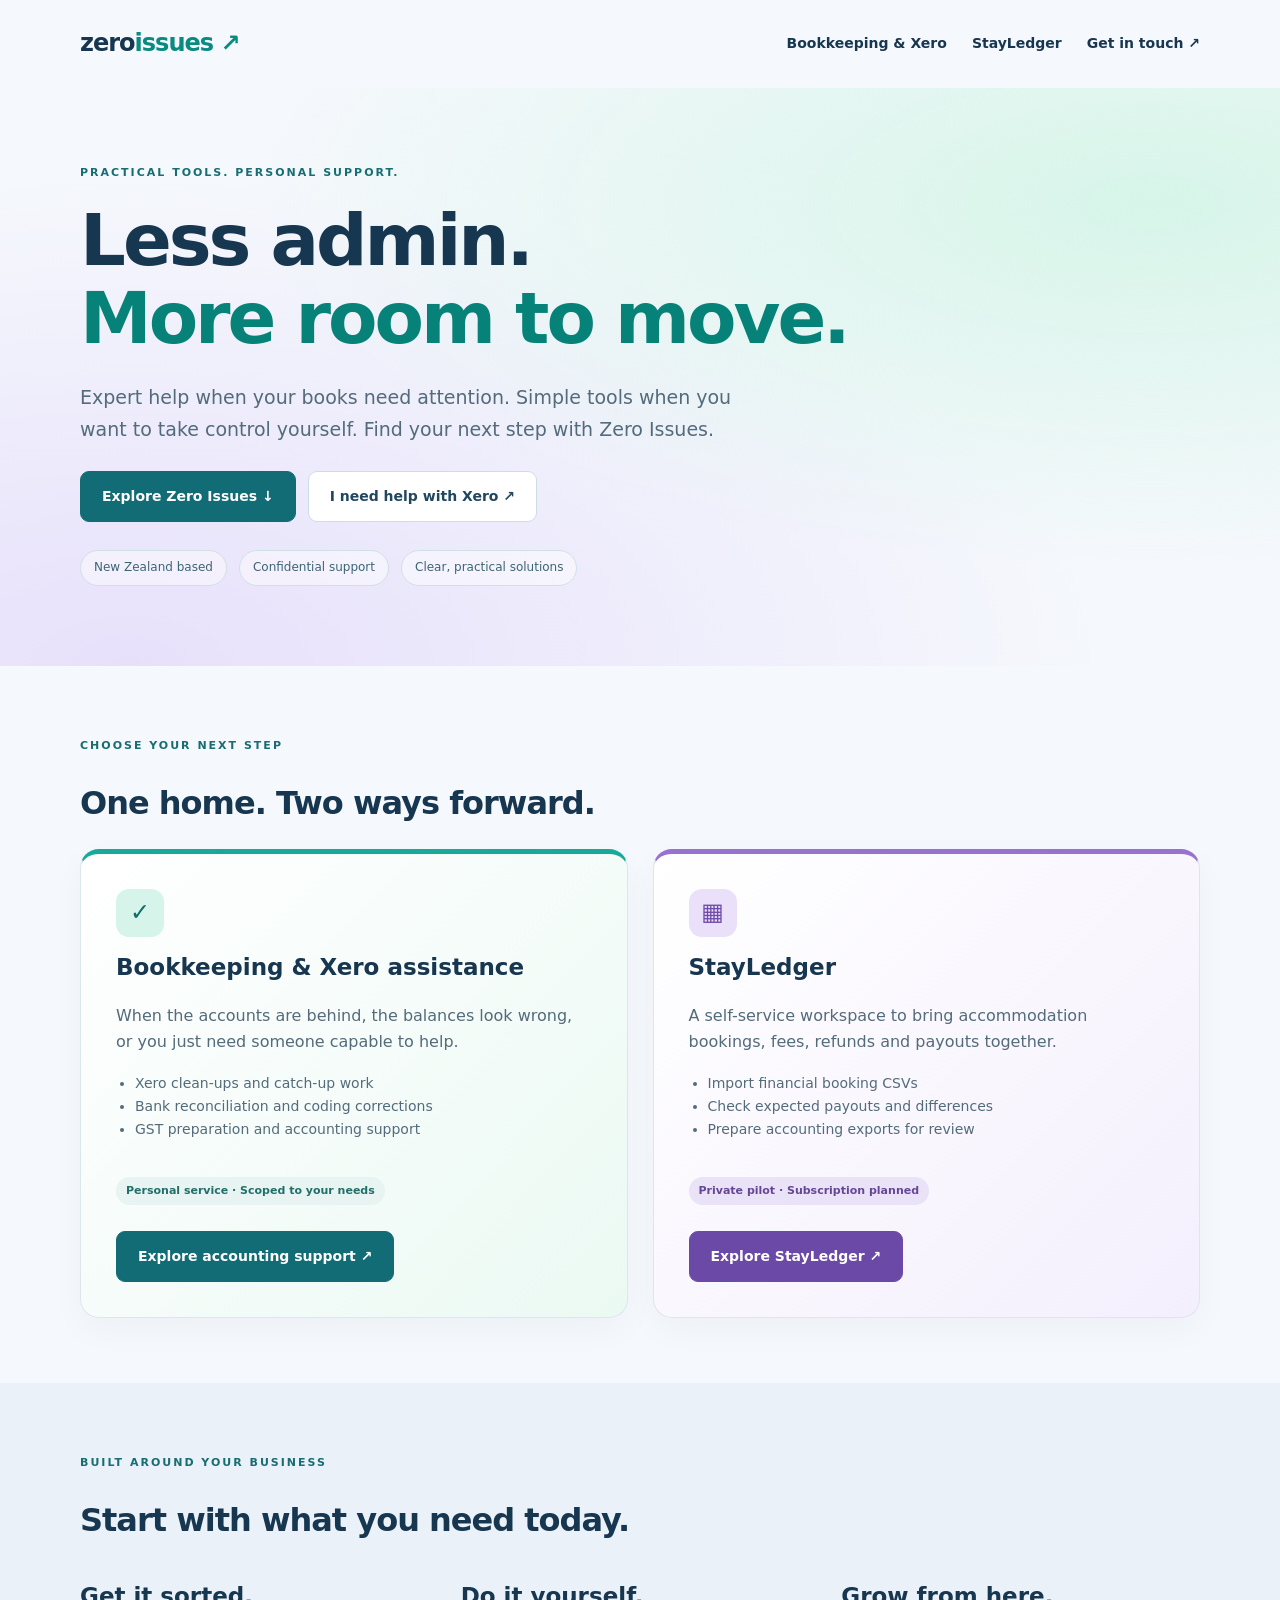
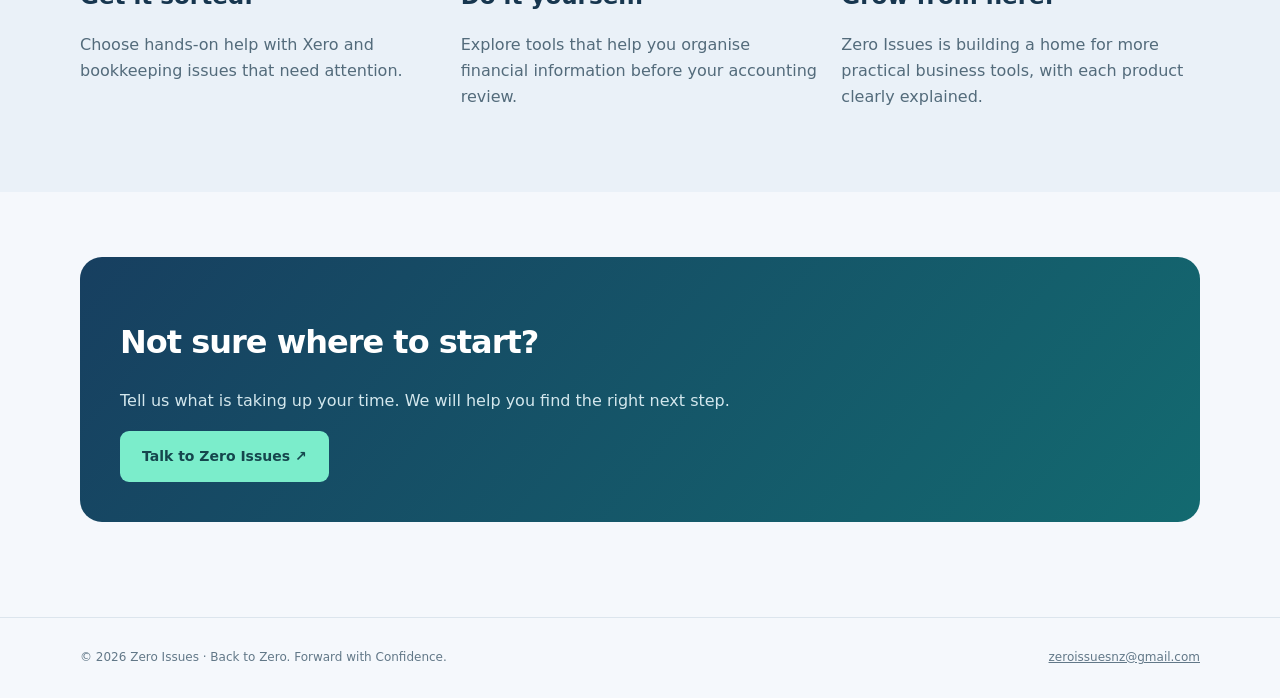
==== website/index.html @ f6e02c4e "Add files via upload" ====
<!doctype html><html lang="en-NZ"><head><meta charset="utf-8"><meta name="viewport" content="width=device-width,initial-scale=1"><meta name="description" content="Bookkeeping and Xero assistance, plus practical self-service tools for accommodation businesses."><meta name="theme-color" content="#126c75"><title>Practical tools. Capable support. | Zero Issues</title><link rel="stylesheet" href="assets/style.css"></head><body><a class="skip" href="#main">Skip to content</a><div class="wrap"><nav aria-label="Main navigation"><a class="brand" href="index.html">zero<span>issues</span><span aria-hidden="true"> ↗</span></a><div class="navlinks"><a href="bookkeeping/index.html">Bookkeeping & Xero</a><a href="stayledger/index.html">StayLedger</a><a data-email href="mailto:zeroissuesnz@gmail.com">Get in touch ↗</a></div></nav></div><main id="main"><header class="hero"><div class="wrap"><span class="eyebrow">Practical tools. Personal support.</span><h1>Less admin.<br><em>More room to move.</em></h1><p class="lead">Expert help when your books need attention. Simple tools when you want to take control yourself. Find your next step with Zero Issues.</p><div class="actions"><a class="btn" href="#branches">Explore Zero Issues ↓</a><a class="btn alt" href="bookkeeping/index.html">I need help with Xero ↗</a></div><div class="stats"><span>New Zealand based</span><span>Confidential support</span><span>Clear, practical solutions</span></div></div></header><section class="section wrap" id="branches"><span class="eyebrow">Choose your next step</span><h2>One home. Two ways forward.</h2><div class="grid"><article class="card branch green"><div class="icon" aria-hidden="true">✓</div><h3>Bookkeeping & Xero assistance</h3><p>When the accounts are behind, the balances look wrong, or you just need someone capable to help.</p><ul><li>Xero clean-ups and catch-up work</li><li>Bank reconciliation and coding corrections</li><li>GST preparation and accounting support</li></ul><span class="chip">Personal service · Scoped to your needs</span><div class="actions"><a class="btn" href="bookkeeping/index.html">Explore accounting support ↗</a></div></article><article class="card branch purple"><div class="icon" aria-hidden="true">▦</div><h3>StayLedger</h3><p>A self-service workspace to bring accommodation bookings, fees, refunds and payouts together.</p><ul><li>Import financial booking CSVs</li><li>Check expected payouts and differences</li><li>Prepare accounting exports for review</li></ul><span class="chip">Private pilot · Subscription planned</span><div class="actions"><a class="btn violet" href="stayledger/index.html">Explore StayLedger ↗</a></div></article></div></section><section class="section soft"><div class="wrap"><span class="eyebrow">Built around your business</span><h2>Start with what you need today.</h2><div class="three"><div><h3>Get it sorted.</h3><p>Choose hands-on help with Xero and bookkeeping issues that need attention.</p></div><div><h3>Do it yourself.</h3><p>Explore tools that help you organise financial information before your accounting review.</p></div><div><h3>Grow from here.</h3><p>Zero Issues is building a home for more practical business tools, with each product clearly explained.</p></div></div></div></section><section class="section wrap"><div class="dark"><h2>Not sure where to start?</h2><p>Tell us what is taking up your time. We will help you find the right next step.</p><a class="btn" data-email href="mailto:zeroissuesnz@gmail.com">Talk to Zero Issues ↗</a></div></section></main><footer><div class="wrap foot"><span>© 2026 Zero Issues · Back to Zero. Forward with Confidence.</span><span><a data-email data-email-text href="mailto:zeroissuesnz@gmail.com">zeroissuesnz@gmail.com</a></span></div></footer><script src="assets/config.js"></script><script src="assets/site.js"></script></body></html>
---- website/assets/style.css ----
*{box-sizing:border-box}html{scroll-behavior:smooth}body{margin:0;background:#f5f8fc;color:#17364f;font:16px/1.65 system-ui,-apple-system,sans-serif}a{color:inherit}button,input,select{font:inherit}a:focus-visible,button:focus-visible,select:focus-visible{outline:3px solid #895bd0;outline-offset:4px}.wrap{width:min(1120px,90%);margin:auto}nav{display:flex;align-items:center;justify-content:space-between;padding:24px 0;gap:25px;flex-wrap:wrap}.brand{text-decoration:none;font-weight:850;letter-spacing:-1px;font-size:24px}.brand span{color:#0a8b81}.navlinks{display:flex;gap:25px;align-items:center;flex-wrap:wrap}.navlinks a{text-decoration:none;font-size:14px;font-weight:600}.hero{padding:70px 0 80px;background:radial-gradient(ellipse at 90% 20%,#d7f5e9,transparent 55%),radial-gradient(ellipse at 10% 100%,#e7e0fb,transparent 60%)}.eyebrow{text-transform:uppercase;letter-spacing:2px;font-size:11px;font-weight:800;color:#176d72}h1{font-size:clamp(40px,6vw,72px);line-height:1.08;letter-spacing:-3px;margin:18px 0 25px;max-width:900px}h1 em{font-style:normal;color:#078278}h2{font-size:32px;line-height:1.2;letter-spacing:-1px}h3{font-size:23px;margin:12px 0}p{color:#536b7b;max-width:720px}.lead{font-size:19px;max-width:680px}.actions{display:flex;gap:12px;flex-wrap:wrap;margin-top:26px}.btn{display:inline-flex;align-items:center;gap:20px;background:#126c75;color:white;text-decoration:none;border-radius:9px;padding:13px 21px;border:1px solid #126c75;font-size:14px;font-weight:700;cursor:pointer}.btn.alt{background:#fff;color:#21465f;border-color:#cddde7}.btn.violet{background:#6b49a6;border-color:#6b49a6}.section{padding:65px 0}.grid{display:grid;grid-template-columns:1fr 1fr;gap:25px}.three{display:grid;grid-template-columns:repeat(3,1fr);gap:22px}.card{background:#fff;border:1px solid #dbe6ed;border-radius:19px;padding:35px;box-shadow:0 12px 35px #1c416709}.branch{position:relative;overflow:hidden;border-top:5px solid #18aa99}.branch.purple{border-top-color:#9872d1;background:linear-gradient(135deg,white,#f4effd)}.branch.green{background:linear-gradient(135deg,white,#ebf9f3)}.icon{display:grid;place-items:center;width:48px;height:48px;border-radius:13px;background:#d6f4e9;color:#116e67;font-size:24px}.purple .icon{background:#eae0fa;color:#704caa}.chip{display:inline-block;padding:5px 10px;background:#e7f4f1;border-radius:20px;color:#226e69;font-size:11px;font-weight:750}.purple .chip{background:#eae2f7;color:#664796}.branch ul{padding-left:19px;color:#536b7b;font-size:14px;min-height:90px}.note{padding:18px 22px;background:#e9f2fa;border-left:3px solid #4f98cd;border-radius:7px;font-size:14px;color:#355d77;margin-top:25px}.dark{background:linear-gradient(130deg,#173f60,#136a70);color:white;border-radius:22px;padding:40px}.dark p{color:#d3e7ed}.dark .btn{background:#7bedcb;color:#15464d;border-color:transparent}.soft{background:#eaf1f8}.small{font-size:13px}.price{font-size:48px;font-weight:800;line-height:1.25;letter-spacing:-2px;margin:15px 0}.price small{font-size:14px;font-weight:500;letter-spacing:0}.stats{display:flex;flex-wrap:wrap;gap:12px;margin-top:28px}.stats span{padding:7px 13px;border:1px solid #cfe1e4;background:#ffffff70;border-radius:30px;font-size:12px;color:#3d6475}footer{border-top:1px solid #dce5ed;margin-top:30px;padding:30px 0;color:#627888;font-size:12px}.foot{display:flex;justify-content:space-between;gap:20px;flex-wrap:wrap}details{background:#fff;border:1px solid #dce6ef;border-radius:10px;padding:17px 22px;margin:12px 0}summary{cursor:pointer;font-weight:650}label{display:block;font-size:13px;color:#536b7b}select{display:block;padding:10px;border:1px solid #cbdce7;border-radius:7px;background:white;color:#17364f;margin:7px 0 18px}.breadcrumb{font-size:12px;margin-bottom:20px;color:#587283}.skip{position:absolute;left:-9999px}.skip:focus{left:15px;top:15px;background:white;z-index:5;padding:12px}@media(max-width:750px){.grid,.three{grid-template-columns:1fr}.hero{padding:35px 0 50px}h1{letter-spacing:-1.8px}.card{padding:25px}.navlinks{gap:15px}.section{padding:40px 0}.branch ul{min-height:0}}
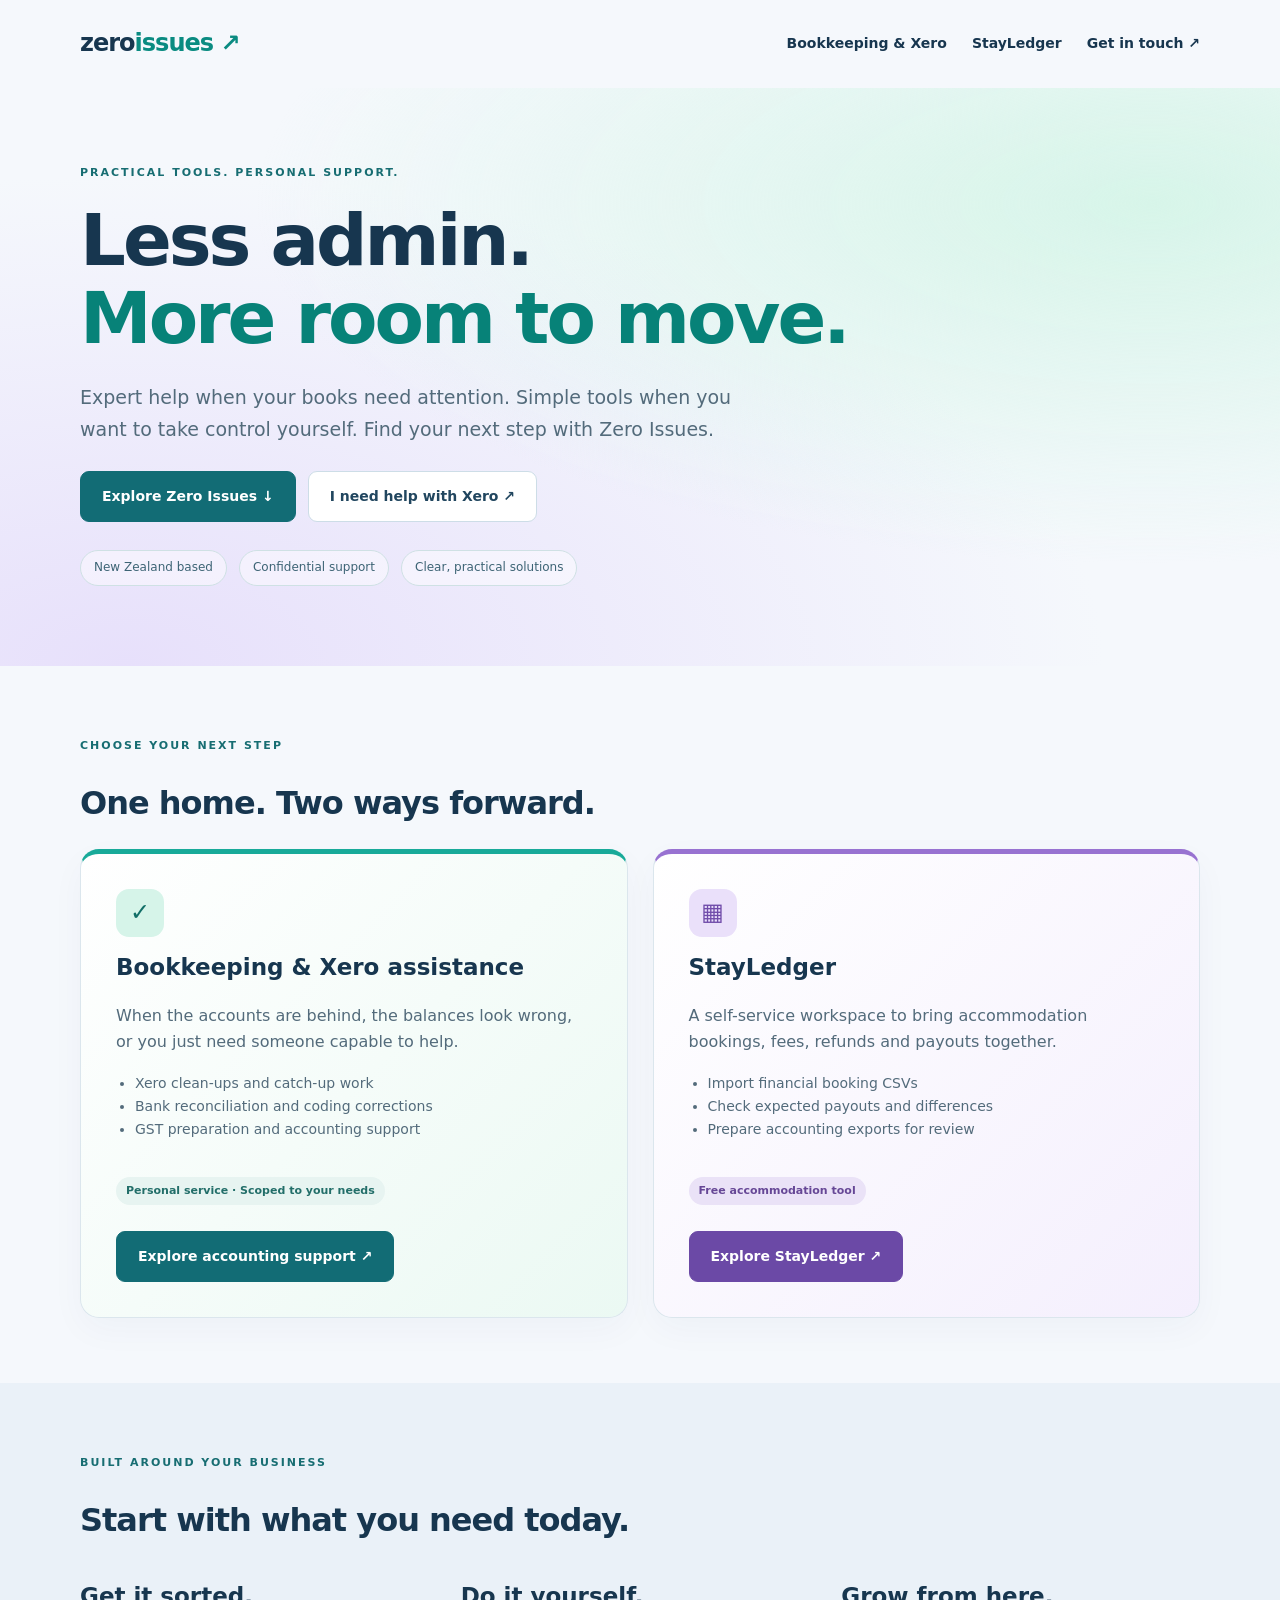
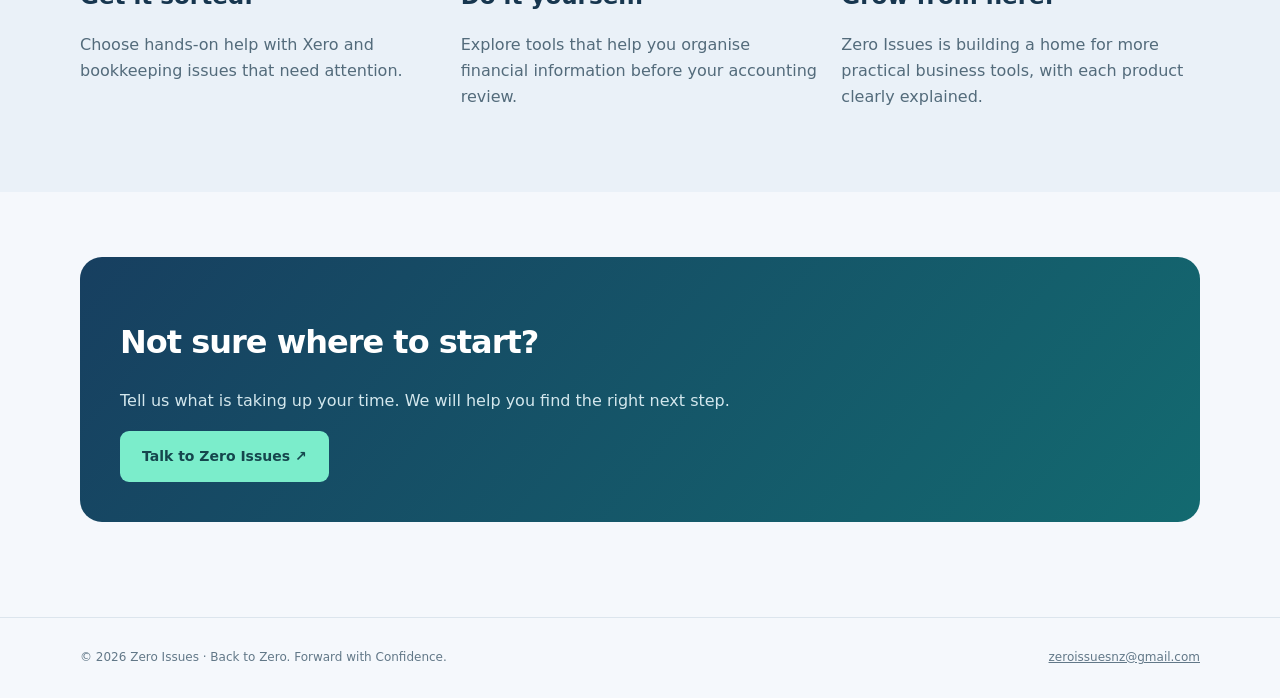
==== commit 1fd4e76e: "Add files via upload" ====
--- a/website/index.html
+++ b/website/index.html
@@ -1 +1 @@
-<!doctype html><html lang="en-NZ"><head><meta charset="utf-8"><meta name="viewport" content="width=device-width,initial-scale=1"><meta name="description" content="Bookkeeping and Xero assistance, plus practical self-service tools for accommodation businesses."><meta name="theme-color" content="#126c75"><title>Practical tools. Capable support. | Zero Issues</title><link rel="stylesheet" href="assets/style.css"></head><body><a class="skip" href="#main">Skip to content</a><div class="wrap"><nav aria-label="Main navigation"><a class="brand" href="index.html">zero<span>issues</span><span aria-hidden="true"> ↗</span></a><div class="navlinks"><a href="bookkeeping/index.html">Bookkeeping & Xero</a><a href="stayledger/index.html">StayLedger</a><a data-email href="mailto:zeroissuesnz@gmail.com">Get in touch ↗</a></div></nav></div><main id="main"><header class="hero"><div class="wrap"><span class="eyebrow">Practical tools. Personal support.</span><h1>Less admin.<br><em>More room to move.</em></h1><p class="lead">Expert help when your books need attention. Simple tools when you want to take control yourself. Find your next step with Zero Issues.</p><div class="actions"><a class="btn" href="#branches">Explore Zero Issues ↓</a><a class="btn alt" href="bookkeeping/index.html">I need help with Xero ↗</a></div><div class="stats"><span>New Zealand based</span><span>Confidential support</span><span>Clear, practical solutions</span></div></div></header><section class="section wrap" id="branches"><span class="eyebrow">Choose your next step</span><h2>One home. Two ways forward.</h2><div class="grid"><article class="card branch green"><div class="icon" aria-hidden="true">✓</div><h3>Bookkeeping & Xero assistance</h3><p>When the accounts are behind, the balances look wrong, or you just need someone capable to help.</p><ul><li>Xero clean-ups and catch-up work</li><li>Bank reconciliation and coding corrections</li><li>GST preparation and accounting support</li></ul><span class="chip">Personal service · Scoped to your needs</span><div class="actions"><a class="btn" href="bookkeeping/index.html">Explore accounting support ↗</a></div></article><article class="card branch purple"><div class="icon" aria-hidden="true">▦</div><h3>StayLedger</h3><p>A self-service workspace to bring accommodation bookings, fees, refunds and payouts together.</p><ul><li>Import financial booking CSVs</li><li>Check expected payouts and differences</li><li>Prepare accounting exports for review</li></ul><span class="chip">Private pilot · Subscription planned</span><div class="actions"><a class="btn violet" href="stayledger/index.html">Explore StayLedger ↗</a></div></article></div></section><section class="section soft"><div class="wrap"><span class="eyebrow">Built around your business</span><h2>Start with what you need today.</h2><div class="three"><div><h3>Get it sorted.</h3><p>Choose hands-on help with Xero and bookkeeping issues that need attention.</p></div><div><h3>Do it yourself.</h3><p>Explore tools that help you organise financial information before your accounting review.</p></div><div><h3>Grow from here.</h3><p>Zero Issues is building a home for more practical business tools, with each product clearly explained.</p></div></div></div></section><section class="section wrap"><div class="dark"><h2>Not sure where to start?</h2><p>Tell us what is taking up your time. We will help you find the right next step.</p><a class="btn" data-email href="mailto:zeroissuesnz@gmail.com">Talk to Zero Issues ↗</a></div></section></main><footer><div class="wrap foot"><span>© 2026 Zero Issues · Back to Zero. Forward with Confidence.</span><span><a data-email data-email-text href="mailto:zeroissuesnz@gmail.com">zeroissuesnz@gmail.com</a></span></div></footer><script src="assets/config.js"></script><script src="assets/site.js"></script></body></html>+<!doctype html><html lang="en-NZ"><head><meta charset="utf-8"><meta name="viewport" content="width=device-width,initial-scale=1"><meta name="description" content="Bookkeeping and Xero assistance, plus practical self-service tools for accommodation businesses."><meta name="theme-color" content="#126c75"><title>Practical tools. Capable support. | Zero Issues</title><link rel="stylesheet" href="assets/style.css"></head><body><a class="skip" href="#main">Skip to content</a><div class="wrap"><nav aria-label="Main navigation"><a class="brand" href="index.html">zero<span>issues</span><span aria-hidden="true"> ↗</span></a><div class="navlinks"><a href="bookkeeping/index.html">Bookkeeping & Xero</a><a href="stayledger/index.html">StayLedger</a><a data-email href="mailto:zeroissuesnz@gmail.com">Get in touch ↗</a></div></nav></div><main id="main"><header class="hero"><div class="wrap"><span class="eyebrow">Practical tools. Personal support.</span><h1>Less admin.<br><em>More room to move.</em></h1><p class="lead">Expert help when your books need attention. Simple tools when you want to take control yourself. Find your next step with Zero Issues.</p><div class="actions"><a class="btn" href="#branches">Explore Zero Issues ↓</a><a class="btn alt" href="bookkeeping/index.html">I need help with Xero ↗</a></div><div class="stats"><span>New Zealand based</span><span>Confidential support</span><span>Clear, practical solutions</span></div></div></header><section class="section wrap" id="branches"><span class="eyebrow">Choose your next step</span><h2>One home. Two ways forward.</h2><div class="grid"><article class="card branch green"><div class="icon" aria-hidden="true">✓</div><h3>Bookkeeping & Xero assistance</h3><p>When the accounts are behind, the balances look wrong, or you just need someone capable to help.</p><ul><li>Xero clean-ups and catch-up work</li><li>Bank reconciliation and coding corrections</li><li>GST preparation and accounting support</li></ul><span class="chip">Personal service · Scoped to your needs</span><div class="actions"><a class="btn" href="bookkeeping/index.html">Explore accounting support ↗</a></div></article><article class="card branch purple"><div class="icon" aria-hidden="true">▦</div><h3>StayLedger</h3><p>A self-service workspace to bring accommodation bookings, fees, refunds and payouts together.</p><ul><li>Import financial booking CSVs</li><li>Check expected payouts and differences</li><li>Prepare accounting exports for review</li></ul><span class="chip">Free accommodation tool</span><div class="actions"><a class="btn violet" href="stayledger/index.html">Explore StayLedger ↗</a></div></article></div></section><section class="section soft"><div class="wrap"><span class="eyebrow">Built around your business</span><h2>Start with what you need today.</h2><div class="three"><div><h3>Get it sorted.</h3><p>Choose hands-on help with Xero and bookkeeping issues that need attention.</p></div><div><h3>Do it yourself.</h3><p>Explore tools that help you organise financial information before your accounting review.</p></div><div><h3>Grow from here.</h3><p>Zero Issues is building a home for more practical business tools, with each product clearly explained.</p></div></div></div></section><section class="section wrap"><div class="dark"><h2>Not sure where to start?</h2><p>Tell us what is taking up your time. We will help you find the right next step.</p><a class="btn" data-email href="mailto:zeroissuesnz@gmail.com">Talk to Zero Issues ↗</a></div></section></main><footer><div class="wrap foot"><span>© 2026 Zero Issues · Back to Zero. Forward with Confidence.</span><span><a data-email data-email-text href="mailto:zeroissuesnz@gmail.com">zeroissuesnz@gmail.com</a></span></div></footer><script src="assets/config.js"></script><script src="assets/site.js"></script></body></html>
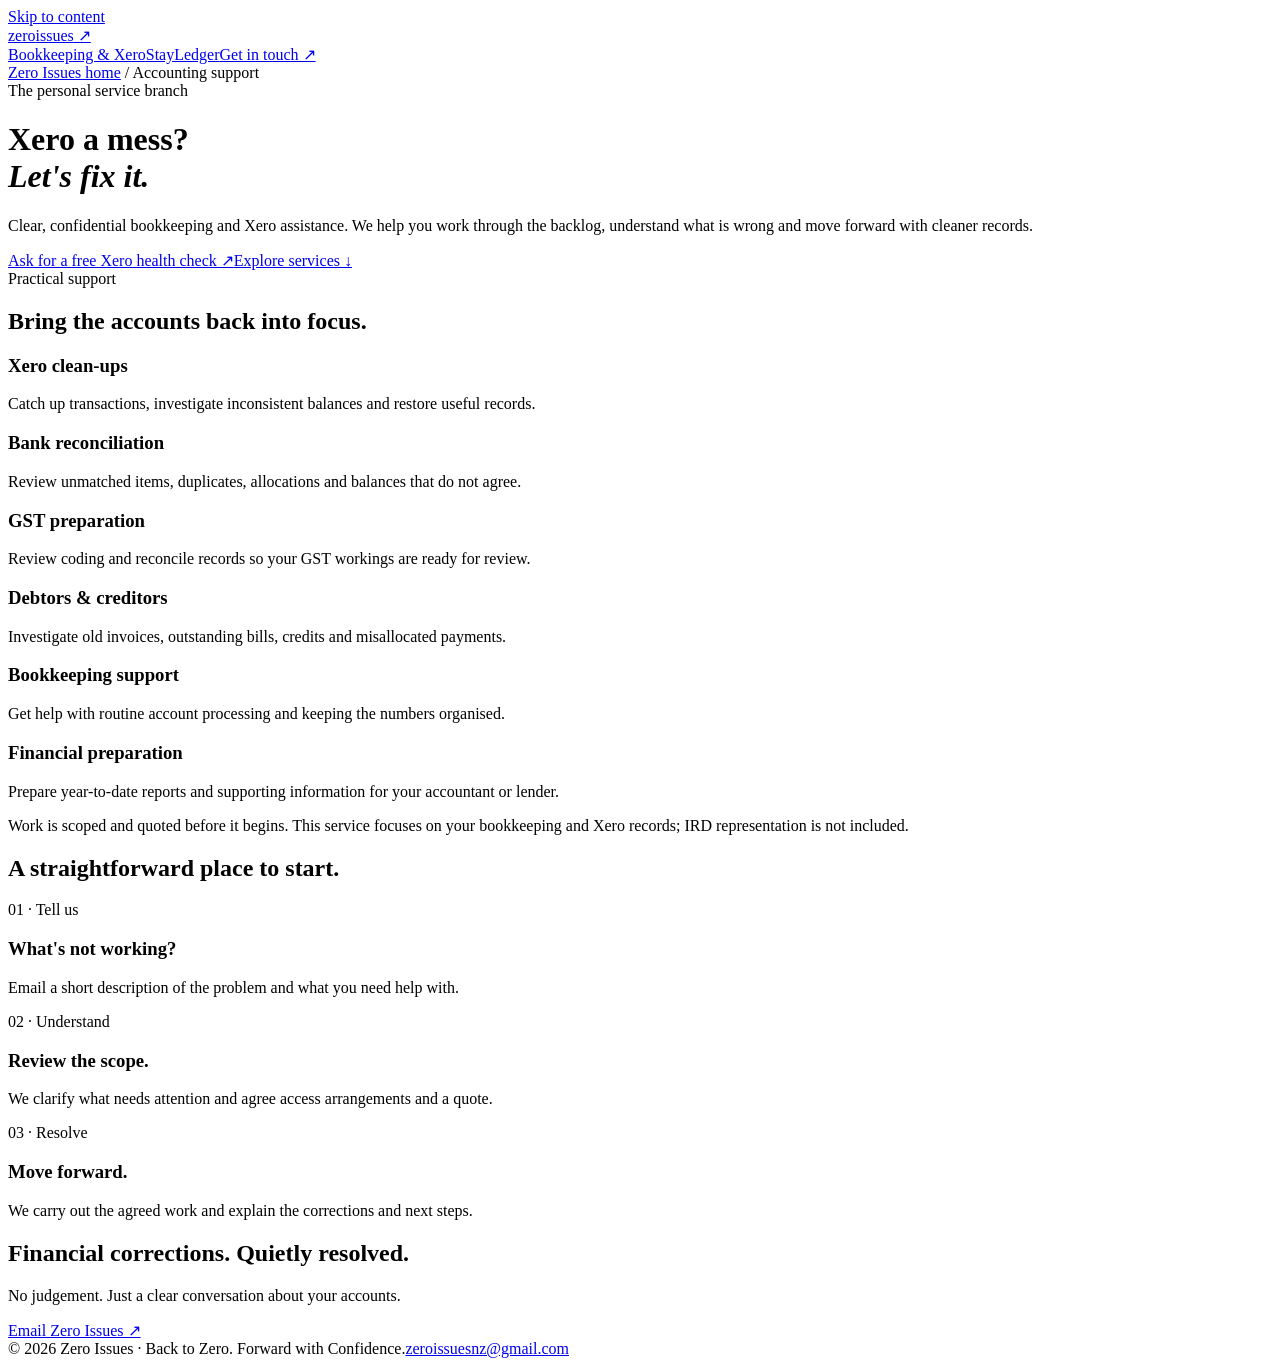
==== commit 12c8ee8c: "Add files via upload" ====
--- a/website/index.html
+++ b/website/index.html
@@ -1 +1 @@
-<!doctype html><html lang="en-NZ"><head><meta charset="utf-8"><meta name="viewport" content="width=device-width,initial-scale=1"><meta name="description" content="Bookkeeping and Xero assistance, plus practical self-service tools for accommodation businesses."><meta name="theme-color" content="#126c75"><title>Practical tools. Capable support. | Zero Issues</title><link rel="stylesheet" href="assets/style.css"></head><body><a class="skip" href="#main">Skip to content</a><div class="wrap"><nav aria-label="Main navigation"><a class="brand" href="index.html">zero<span>issues</span><span aria-hidden="true"> ↗</span></a><div class="navlinks"><a href="bookkeeping/index.html">Bookkeeping & Xero</a><a href="stayledger/index.html">StayLedger</a><a data-email href="mailto:zeroissuesnz@gmail.com">Get in touch ↗</a></div></nav></div><main id="main"><header class="hero"><div class="wrap"><span class="eyebrow">Practical tools. Personal support.</span><h1>Less admin.<br><em>More room to move.</em></h1><p class="lead">Expert help when your books need attention. Simple tools when you want to take control yourself. Find your next step with Zero Issues.</p><div class="actions"><a class="btn" href="#branches">Explore Zero Issues ↓</a><a class="btn alt" href="bookkeeping/index.html">I need help with Xero ↗</a></div><div class="stats"><span>New Zealand based</span><span>Confidential support</span><span>Clear, practical solutions</span></div></div></header><section class="section wrap" id="branches"><span class="eyebrow">Choose your next step</span><h2>One home. Two ways forward.</h2><div class="grid"><article class="card branch green"><div class="icon" aria-hidden="true">✓</div><h3>Bookkeeping & Xero assistance</h3><p>When the accounts are behind, the balances look wrong, or you just need someone capable to help.</p><ul><li>Xero clean-ups and catch-up work</li><li>Bank reconciliation and coding corrections</li><li>GST preparation and accounting support</li></ul><span class="chip">Personal service · Scoped to your needs</span><div class="actions"><a class="btn" href="bookkeeping/index.html">Explore accounting support ↗</a></div></article><article class="card branch purple"><div class="icon" aria-hidden="true">▦</div><h3>StayLedger</h3><p>A self-service workspace to bring accommodation bookings, fees, refunds and payouts together.</p><ul><li>Import financial booking CSVs</li><li>Check expected payouts and differences</li><li>Prepare accounting exports for review</li></ul><span class="chip">Free accommodation tool</span><div class="actions"><a class="btn violet" href="stayledger/index.html">Explore StayLedger ↗</a></div></article></div></section><section class="section soft"><div class="wrap"><span class="eyebrow">Built around your business</span><h2>Start with what you need today.</h2><div class="three"><div><h3>Get it sorted.</h3><p>Choose hands-on help with Xero and bookkeeping issues that need attention.</p></div><div><h3>Do it yourself.</h3><p>Explore tools that help you organise financial information before your accounting review.</p></div><div><h3>Grow from here.</h3><p>Zero Issues is building a home for more practical business tools, with each product clearly explained.</p></div></div></div></section><section class="section wrap"><div class="dark"><h2>Not sure where to start?</h2><p>Tell us what is taking up your time. We will help you find the right next step.</p><a class="btn" data-email href="mailto:zeroissuesnz@gmail.com">Talk to Zero Issues ↗</a></div></section></main><footer><div class="wrap foot"><span>© 2026 Zero Issues · Back to Zero. Forward with Confidence.</span><span><a data-email data-email-text href="mailto:zeroissuesnz@gmail.com">zeroissuesnz@gmail.com</a></span></div></footer><script src="assets/config.js"></script><script src="assets/site.js"></script></body></html>
+<!doctype html><html lang="en-NZ"><head><meta charset="utf-8"><meta name="viewport" content="width=device-width,initial-scale=1"><meta name="description" content="Confidential Xero clean-ups, reconciliation and bookkeeping assistance from Zero Issues."><meta name="theme-color" content="#126c75"><title>Bookkeeping & Xero assistance | Zero Issues</title><link rel="stylesheet" href="../assets/style.css"></head><body><a class="skip" href="#main">Skip to content</a><div class="wrap"><nav aria-label="Main navigation"><a class="brand" href="../index.html">zero<span>issues</span><span aria-hidden="true"> ↗</span></a><div class="navlinks"><a href="../bookkeeping/index.html">Bookkeeping & Xero</a><a href="../stayledger/index.html">StayLedger</a><a data-email href="mailto:zeroissuesnz@gmail.com">Get in touch ↗</a></div></nav></div><main id="main"><header class="hero"><div class="wrap"><div class="breadcrumb"><a href="../index.html">Zero Issues home</a> / Accounting support</div><span class="eyebrow">The personal service branch</span><h1>Xero a mess?<br><em>Let's fix it.</em></h1><p class="lead">Clear, confidential bookkeeping and Xero assistance. We help you work through the backlog, understand what is wrong and move forward with cleaner records.</p><div class="actions"><a class="btn" data-email data-subject="Xero health check enquiry" href="mailto:zeroissuesnz@gmail.com?subject=Xero%20health%20check%20enquiry">Ask for a free Xero health check ↗</a><a class="btn alt" href="#services">Explore services ↓</a></div></div></header><section class="section wrap" id="services"><span class="eyebrow">Practical support</span><h2>Bring the accounts back into focus.</h2><div class="three"><article class="card"><h3>Xero clean-ups</h3><p>Catch up transactions, investigate inconsistent balances and restore useful records.</p></article><article class="card"><h3>Bank reconciliation</h3><p>Review unmatched items, duplicates, allocations and balances that do not agree.</p></article><article class="card"><h3>GST preparation</h3><p>Review coding and reconcile records so your GST workings are ready for review.</p></article><article class="card"><h3>Debtors & creditors</h3><p>Investigate old invoices, outstanding bills, credits and misallocated payments.</p></article><article class="card"><h3>Bookkeeping support</h3><p>Get help with routine account processing and keeping the numbers organised.</p></article><article class="card"><h3>Financial preparation</h3><p>Prepare year-to-date reports and supporting information for your accountant or lender.</p></article></div><p class="small">Work is scoped and quoted before it begins. This service focuses on your bookkeeping and Xero records; IRD representation is not included.</p></section><section class="section soft"><div class="wrap"><h2>A straightforward place to start.</h2><div class="three"><div><span class="chip">01 · Tell us</span><h3>What's not working?</h3><p>Email a short description of the problem and what you need help with.</p></div><div><span class="chip">02 · Understand</span><h3>Review the scope.</h3><p>We clarify what needs attention and agree access arrangements and a quote.</p></div><div><span class="chip">03 · Resolve</span><h3>Move forward.</h3><p>We carry out the agreed work and explain the corrections and next steps.</p></div></div></div></section><section class="section wrap" id="contact"><div class="dark"><h2>Financial corrections. Quietly resolved.</h2><p>No judgement. Just a clear conversation about your accounts.</p><a class="btn" data-email data-subject="Bookkeeping and Xero support enquiry" href="mailto:zeroissuesnz@gmail.com">Email Zero Issues ↗</a></div></section></main><footer><div class="wrap foot"><span>© 2026 Zero Issues · Back to Zero. Forward with Confidence.</span><span><a data-email data-email-text href="mailto:zeroissuesnz@gmail.com">zeroissuesnz@gmail.com</a></span></div></footer><script src="../assets/config.js"></script><script src="../assets/site.js"></script></body></html>
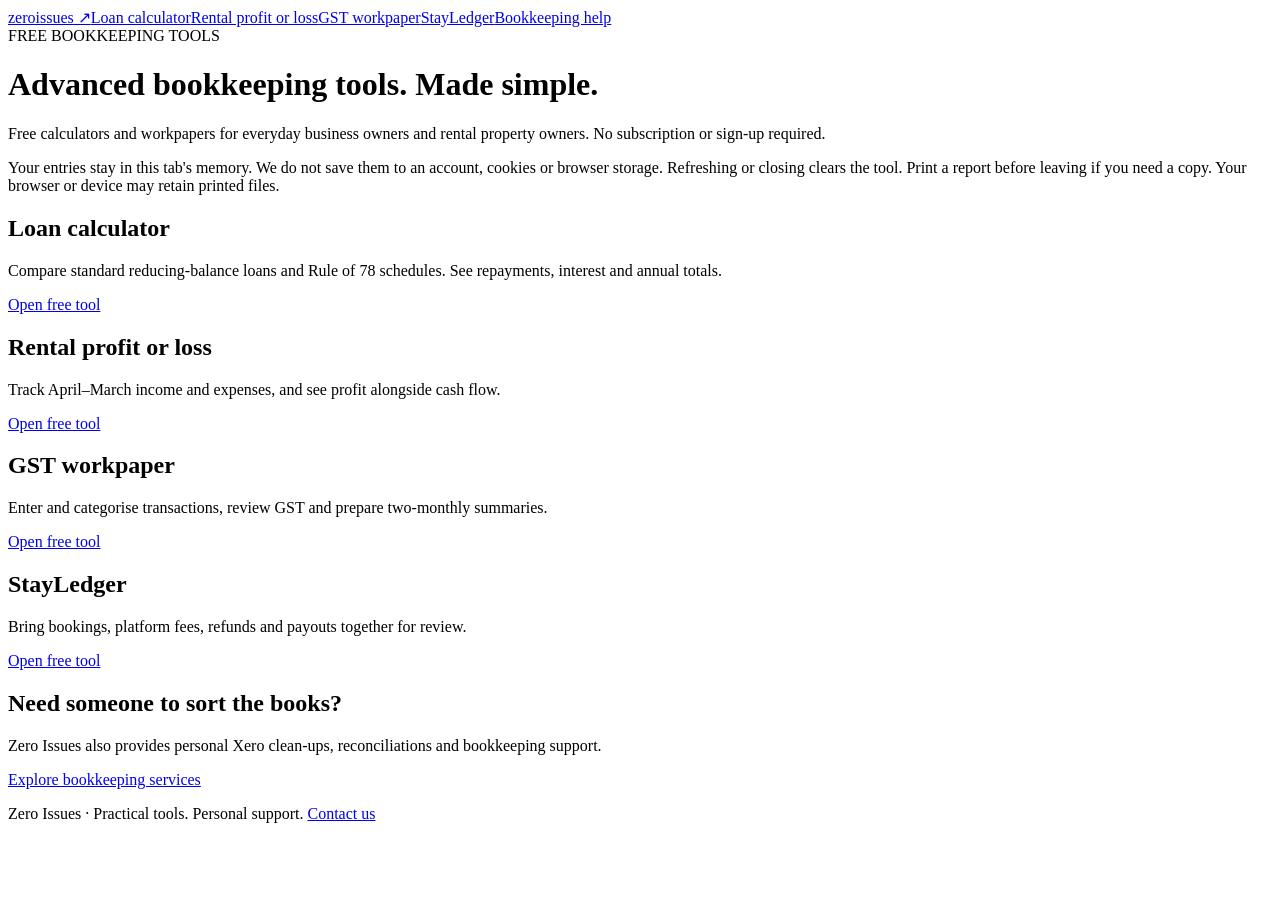
==== commit 7a42adbb: "Update index.html" ====
--- a/website/index.html
+++ b/website/index.html
@@ -1 +1 @@
-<!doctype html><html lang="en-NZ"><head><meta charset="utf-8"><meta name="viewport" content="width=device-width,initial-scale=1"><meta name="description" content="Confidential Xero clean-ups, reconciliation and bookkeeping assistance from Zero Issues."><meta name="theme-color" content="#126c75"><title>Bookkeeping & Xero assistance | Zero Issues</title><link rel="stylesheet" href="../assets/style.css"></head><body><a class="skip" href="#main">Skip to content</a><div class="wrap"><nav aria-label="Main navigation"><a class="brand" href="../index.html">zero<span>issues</span><span aria-hidden="true"> ↗</span></a><div class="navlinks"><a href="../bookkeeping/index.html">Bookkeeping & Xero</a><a href="../stayledger/index.html">StayLedger</a><a data-email href="mailto:zeroissuesnz@gmail.com">Get in touch ↗</a></div></nav></div><main id="main"><header class="hero"><div class="wrap"><div class="breadcrumb"><a href="../index.html">Zero Issues home</a> / Accounting support</div><span class="eyebrow">The personal service branch</span><h1>Xero a mess?<br><em>Let's fix it.</em></h1><p class="lead">Clear, confidential bookkeeping and Xero assistance. We help you work through the backlog, understand what is wrong and move forward with cleaner records.</p><div class="actions"><a class="btn" data-email data-subject="Xero health check enquiry" href="mailto:zeroissuesnz@gmail.com?subject=Xero%20health%20check%20enquiry">Ask for a free Xero health check ↗</a><a class="btn alt" href="#services">Explore services ↓</a></div></div></header><section class="section wrap" id="services"><span class="eyebrow">Practical support</span><h2>Bring the accounts back into focus.</h2><div class="three"><article class="card"><h3>Xero clean-ups</h3><p>Catch up transactions, investigate inconsistent balances and restore useful records.</p></article><article class="card"><h3>Bank reconciliation</h3><p>Review unmatched items, duplicates, allocations and balances that do not agree.</p></article><article class="card"><h3>GST preparation</h3><p>Review coding and reconcile records so your GST workings are ready for review.</p></article><article class="card"><h3>Debtors & creditors</h3><p>Investigate old invoices, outstanding bills, credits and misallocated payments.</p></article><article class="card"><h3>Bookkeeping support</h3><p>Get help with routine account processing and keeping the numbers organised.</p></article><article class="card"><h3>Financial preparation</h3><p>Prepare year-to-date reports and supporting information for your accountant or lender.</p></article></div><p class="small">Work is scoped and quoted before it begins. This service focuses on your bookkeeping and Xero records; IRD representation is not included.</p></section><section class="section soft"><div class="wrap"><h2>A straightforward place to start.</h2><div class="three"><div><span class="chip">01 · Tell us</span><h3>What's not working?</h3><p>Email a short description of the problem and what you need help with.</p></div><div><span class="chip">02 · Understand</span><h3>Review the scope.</h3><p>We clarify what needs attention and agree access arrangements and a quote.</p></div><div><span class="chip">03 · Resolve</span><h3>Move forward.</h3><p>We carry out the agreed work and explain the corrections and next steps.</p></div></div></div></section><section class="section wrap" id="contact"><div class="dark"><h2>Financial corrections. Quietly resolved.</h2><p>No judgement. Just a clear conversation about your accounts.</p><a class="btn" data-email data-subject="Bookkeeping and Xero support enquiry" href="mailto:zeroissuesnz@gmail.com">Email Zero Issues ↗</a></div></section></main><footer><div class="wrap foot"><span>© 2026 Zero Issues · Back to Zero. Forward with Confidence.</span><span><a data-email data-email-text href="mailto:zeroissuesnz@gmail.com">zeroissuesnz@gmail.com</a></span></div></footer><script src="../assets/config.js"></script><script src="../assets/site.js"></script></body></html>+<!doctype html><html lang="en-NZ"><head><meta charset="utf-8"><meta name="viewport" content="width=device-width,initial-scale=1"><meta name="description" content="Free calculators and workpapers for everyday business owners and rental property owners. No subscription or sign-up required."><title>Advanced bookkeeping tools. Made simple. | Zero Issues</title><link rel="stylesheet" href="/assets/tools.css"></head><body><nav><a class="brand" href="/">zeroissues ↗</a><a href="/loan/">Loan calculator</a><a href="/rental/">Rental profit or loss</a><a href="/gst/">GST workpaper</a><a href="/stayledger/">StayLedger</a><a href="/bookkeeping/">Bookkeeping help</a></nav><main><div class="hero"><span class="tag">FREE BOOKKEEPING TOOLS</span><h1>Advanced bookkeeping tools. Made simple.</h1><p>Free calculators and workpapers for everyday business owners and rental property owners. No subscription or sign-up required.</p></div><div class="notice privacy">Your entries stay in this tab's memory. We do not save them to an account, cookies or browser storage. Refreshing or closing clears the tool. Print a report before leaving if you need a copy. Your browser or device may retain printed files.</div><section class="grid"><article class="card"><h2>Loan calculator</h2><p>Compare standard reducing-balance loans and Rule of 78 schedules. See repayments, interest and annual totals.</p><a class="button" href="/loan/">Open free tool</a></article><article class="card"><h2>Rental profit or loss</h2><p>Track April–March income and expenses, and see profit alongside cash flow.</p><a class="button" href="/rental/">Open free tool</a></article><article class="card"><h2>GST workpaper</h2><p>Enter and categorise transactions, review GST and prepare two-monthly summaries.</p><a class="button" href="/gst/">Open free tool</a></article><article class="card"><h2>StayLedger</h2><p>Bring bookings, platform fees, refunds and payouts together for review.</p><a class="button" href="/stayledger/">Open free tool</a></article></section><section class="panel"><h2>Need someone to sort the books?</h2><p>Zero Issues also provides personal Xero clean-ups, reconciliations and bookkeeping support.</p><a class="button" href="/bookkeeping/">Explore bookkeeping services</a></section><p id="status" role="status" class="error"></p></main><footer>Zero Issues · Practical tools. Personal support. <a href="mailto:zeroissuesnz@gmail.com">Contact us</a></footer><script src="/assets/privacy.js"></script></body></html>
